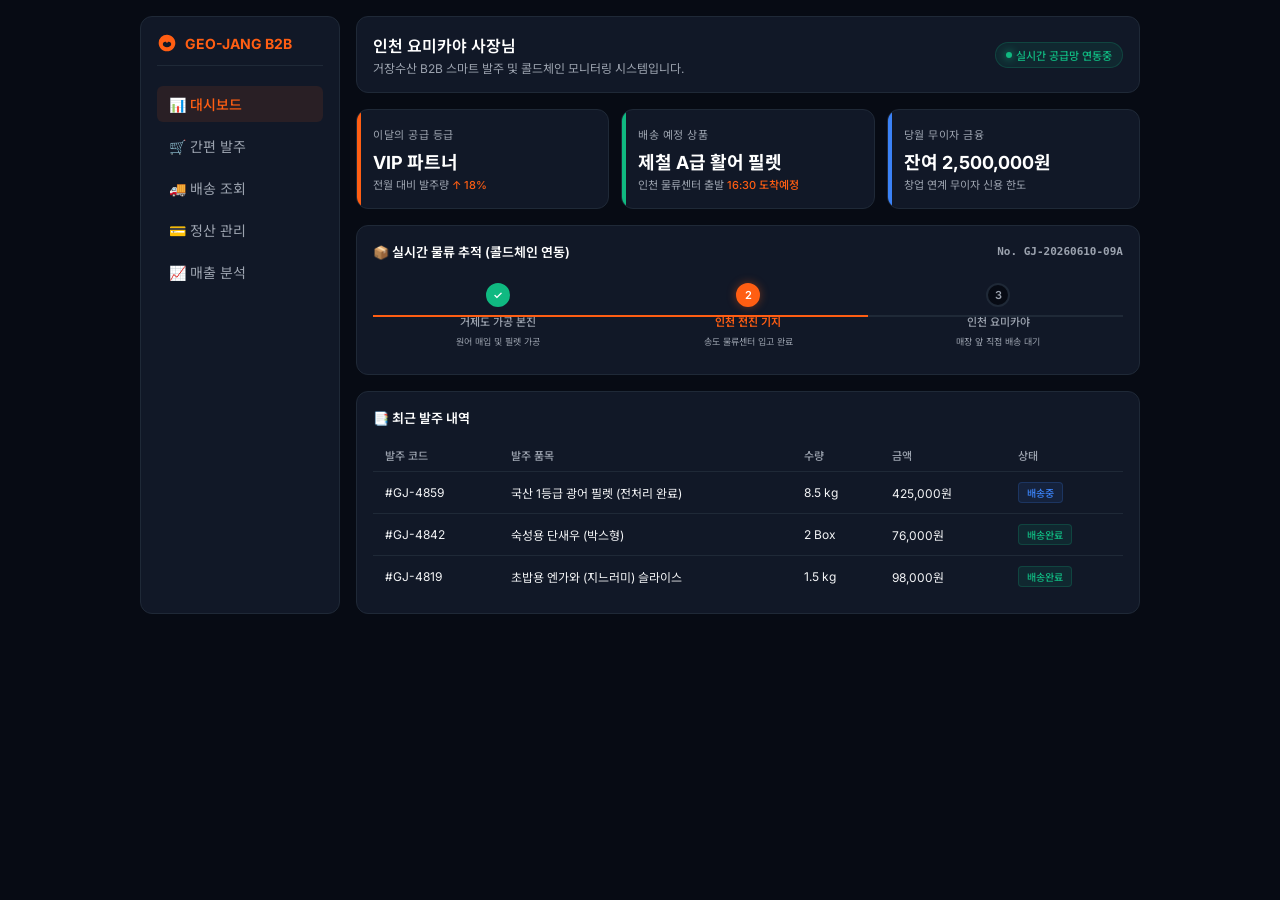
==== extracted_b2b_dashboard.html @ 178dc7bd "feat: Add B2B ordering dashboard mockup and link it in footer" ====
<!DOCTYPE html>
<html lang="ko">
<head>
    <meta charset="UTF-8">
    <meta name="viewport" content="width=device-width, initial-scale=1.0">
    <title>B2B 발주 시스템 모니터링 대시보드</title>
    <link rel="preconnect" href="https://fonts.googleapis.com">
    <link rel="preconnect" href="https://fonts.gstatic.com" crossorigin>
    <link href="https://fonts.googleapis.com/css2?family=Inter:wght@300;400;500;600;700&family=Noto+Sans+KR:wght@300;400;500;700&display=swap" rel="stylesheet">
    <style>
        :root {
            --primary: #FF5E13;
            --primary-light: rgba(255, 94, 19, 0.1);
            --dark-bg: #070B14;
            --card-bg: #111827;
            --border: #1F2937;
            --text-main: #F3F4F6;
            --text-muted: #9CA3AF;
            --success: #10B981;
            --warning: #F59E0B;
            --info: #3B82F6;
        }

        * {
            margin: 0;
            padding: 0;
            box-sizing: border-box;
            font-family: 'Inter', 'Noto Sans KR', sans-serif;
        }

        body {
            background: var(--dark-bg);
            color: var(--text-main);
            padding: 16px;
            font-size: 14px;
            overflow-x: hidden;
        }

        /* Dashboard Container */
        .dashboard-container {
            display: grid;
            grid-template-columns: 200px 1fr;
            gap: 16px;
            max-width: 1000px;
            margin: 0 auto;
            min-height: 480px;
        }

        /* Sidebar */
        .sidebar {
            background: var(--card-bg);
            border: 1px solid var(--border);
            border-radius: 12px;
            padding: 16px;
            display: flex;
            flex-direction: column;
            gap: 20px;
        }

        .logo-area {
            display: flex;
            align-items: center;
            gap: 8px;
            font-weight: 700;
            font-size: 14px;
            color: var(--primary);
            border-bottom: 1px solid var(--border);
            padding-bottom: 12px;
        }

        .logo-area svg {
            width: 20px;
            height: 20px;
            fill: var(--primary);
        }

        .nav-list {
            list-style: none;
            display: flex;
            flex-direction: column;
            gap: 6px;
        }

        .nav-item a {
            display: flex;
            align-items: center;
            gap: 8px;
            padding: 8px 12px;
            color: var(--text-muted);
            text-decoration: none;
            border-radius: 6px;
            transition: all 0.2s ease;
        }

        .nav-item.active a, .nav-item a:hover {
            background: var(--primary-light);
            color: var(--primary);
            font-weight: 500;
        }

        /* Main Content */
        .main-content {
            display: flex;
            flex-direction: column;
            gap: 16px;
        }

        /* Header */
        .header {
            background: var(--card-bg);
            border: 1px solid var(--border);
            border-radius: 12px;
            padding: 16px;
            display: flex;
            justify-content: space-between;
            align-items: center;
        }

        .user-greeting h2 {
            font-size: 16px;
            font-weight: 600;
            color: #FFFFFF;
            margin-bottom: 2px;
        }

        .user-greeting p {
            font-size: 12px;
            color: var(--text-muted);
        }

        .status-badge {
            background: rgba(16, 185, 129, 0.1);
            color: var(--success);
            border: 1px solid rgba(16, 185, 129, 0.2);
            padding: 4px 10px;
            border-radius: 20px;
            font-size: 11px;
            font-weight: 500;
            display: flex;
            align-items: center;
            gap: 4px;
        }

        .status-dot {
            width: 6px;
            height: 6px;
            background: var(--success);
            border-radius: 50%;
            display: inline-block;
            box-shadow: 0 0 8px var(--success);
        }

        /* Stats Grid */
        .stats-grid {
            display: grid;
            grid-template-columns: repeat(3, 1fr);
            gap: 12px;
        }

        .stat-card {
            background: var(--card-bg);
            border: 1px solid var(--border);
            border-radius: 12px;
            padding: 16px;
            position: relative;
            overflow: hidden;
        }

        .stat-card::before {
            content: '';
            position: absolute;
            top: 0;
            left: 0;
            width: 4px;
            height: 100%;
            background: var(--primary);
        }

        .stat-card.success::before {
            background: var(--success);
        }

        .stat-card.info::before {
            background: var(--info);
        }

        .stat-label {
            font-size: 11px;
            color: var(--text-muted);
            margin-bottom: 6px;
            text-transform: uppercase;
            letter-spacing: 0.5px;
        }

        .stat-val {
            font-size: 18px;
            font-weight: 700;
            color: #FFFFFF;
            margin-bottom: 2px;
        }

        .stat-sub {
            font-size: 11px;
            color: var(--text-muted);
        }

        .highlight-text {
            color: var(--primary);
            font-weight: 500;
        }

        /* Tracker Section */
        .tracker-section {
            background: var(--card-bg);
            border: 1px solid var(--border);
            border-radius: 12px;
            padding: 16px;
        }

        .section-heading {
            font-size: 13px;
            font-weight: 600;
            color: #FFFFFF;
            margin-bottom: 12px;
            display: flex;
            justify-content: space-between;
            align-items: center;
        }

        .shipment-id {
            font-size: 11px;
            color: var(--text-muted);
            font-family: monospace;
        }

        /* Progress Steps */
        .progress-steps {
            display: flex;
            justify-content: space-between;
            align-items: center;
            position: relative;
            padding: 10px 0;
            margin-top: 10px;
        }

        .progress-steps::before {
            content: '';
            position: absolute;
            top: 50%;
            left: 0;
            width: 100%;
            height: 2px;
            background: var(--border);
            transform: translateY(-50%);
            z-index: 1;
        }

        .progress-line-active {
            position: absolute;
            top: 50%;
            left: 0;
            width: 66%;
            height: 2px;
            background: var(--primary);
            transform: translateY(-50%);
            z-index: 1;
        }

        .step {
            display: flex;
            flex-direction: column;
            align-items: center;
            gap: 6px;
            z-index: 2;
            width: 33.33%;
        }

        .step-icon {
            width: 24px;
            height: 24px;
            border-radius: 50%;
            background: var(--dark-bg);
            border: 2px solid var(--border);
            display: flex;
            align-items: center;
            justify-content: center;
            font-size: 11px;
            color: var(--text-muted);
            font-weight: 600;
            transition: all 0.3s ease;
        }

        .step.active .step-icon {
            border-color: var(--primary);
            background: var(--primary);
            color: #FFFFFF;
            box-shadow: 0 0 10px rgba(255, 94, 19, 0.4);
        }

        .step.completed .step-icon {
            border-color: var(--success);
            background: var(--success);
            color: #FFFFFF;
        }

        .step-label {
            font-size: 11px;
            font-weight: 500;
            color: var(--text-muted);
            text-align: center;
        }

        .step.active .step-label {
            color: var(--primary);
            font-weight: 600;
        }

        .step-desc {
            font-size: 9px;
            color: var(--text-muted);
            text-align: center;
        }

        /* Order Table */
        .order-section {
            background: var(--card-bg);
            border: 1px solid var(--border);
            border-radius: 12px;
            padding: 16px;
        }

        .order-table {
            width: 100%;
            border-collapse: collapse;
            text-align: left;
            margin-top: 8px;
        }

        .order-table th {
            font-size: 11px;
            color: var(--text-muted);
            font-weight: 500;
            padding: 8px 12px;
            border-bottom: 1px solid var(--border);
        }

        .order-table td {
            padding: 10px 12px;
            border-bottom: 1px solid var(--border);
            font-size: 12px;
        }

        .order-table tr:last-child td {
            border-bottom: none;
        }

        .badge-status {
            display: inline-block;
            padding: 2px 8px;
            border-radius: 4px;
            font-size: 10px;
            font-weight: 500;
        }

        .badge-status.preparing {
            background: rgba(245, 158, 11, 0.1);
            color: var(--warning);
            border: 1px solid rgba(245, 158, 11, 0.2);
        }

        .badge-status.delivering {
            background: rgba(59, 130, 246, 0.1);
            color: var(--info);
            border: 1px solid rgba(59, 130, 246, 0.2);
        }

        .badge-status.completed {
            background: rgba(16, 185, 129, 0.1);
            color: var(--success);
            border: 1px solid rgba(16, 185, 129, 0.2);
        }

        /* Responsive */
        @media (max-width: 768px) {
            .dashboard-container {
                grid-template-columns: 1fr;
            }
            .sidebar {
                display: none; /* Hide sidebar on small screens for mockup simplicity */
            }
        }
    </style>
</head>
<body>
    <div class="dashboard-container">
        <!-- Sidebar -->
        <div class="sidebar">
            <div class="logo-area">
                <svg viewBox="0 0 24 24">
                    <path d="M12,2A10,10,0,0,0,2,12c0,5.52,4.48,10,10,10s10-4.48,10-10C22,6.48,17.52,2,12,2Zm5,11.5c0,1.93-2.24,3.5-5,3.5s-5-1.57-5-3.5a3,3,0,0,1,3-3c.28,0,.56.03.82.09A4.47,4.47,0,0,0,12,12a4.47,4.47,0,0,0,1.18-1.41c.26-.06.54-.09.82-.09A3,3,0,0,1,17,13.5Z"/>
                </svg>
                <span>GEO-JANG B2B</span>
            </div>
            <ul class="nav-list">
                <li class="nav-item active"><a href="#">📊 대시보드</a></li>
                <li class="nav-item"><a href="#">🛒 간편 발주</a></li>
                <li class="nav-item"><a href="#">🚚 배송 조회</a></li>
                <li class="nav-item"><a href="#">💳 정산 관리</a></li>
                <li class="nav-item"><a href="#">📈 매출 분석</a></li>
            </ul>
        </div>

        <!-- Main Content -->
        <div class="main-content">
            <!-- Header -->
            <div class="header">
                <div class="user-greeting">
                    <h2>인천 요미카야 사장님</h2>
                    <p>거장수산 B2B 스마트 발주 및 콜드체인 모니터링 시스템입니다.</p>
                </div>
                <div class="status-badge">
                    <span class="status-dot"></span>
                    실시간 공급망 연동중
                </div>
            </div>

            <!-- Stats -->
            <div class="stats-grid">
                <div class="stat-card">
                    <div class="stat-label">이달의 공급 등급</div>
                    <div class="stat-val">VIP 파트너</div>
                    <div class="stat-sub">전월 대비 발주량 <span class="highlight-text">↑ 18%</span></div>
                </div>
                <div class="stat-card success">
                    <div class="stat-label">배송 예정 상품</div>
                    <div class="stat-val">제철 A급 활어 필렛</div>
                    <div class="stat-sub">인천 물류센터 출발 <span class="highlight-text">16:30 도착예정</span></div>
                </div>
                <div class="stat-card info">
                    <div class="stat-label">당월 무이자 금융</div>
                    <div class="stat-val">잔여 2,500,000원</div>
                    <div class="stat-sub">창업 연계 무이자 신용 한도</div>
                </div>
            </div>

            <!-- Shipment Tracker -->
            <div class="tracker-section">
                <div class="section-heading">
                    <span>📦 실시간 물류 추적 (콜드체인 연동)</span>
                    <span class="shipment-id">No. GJ-20260610-09A</span>
                </div>
                <div class="progress-steps">
                    <div class="progress-line-active"></div>
                    <div class="step completed">
                        <div class="step-icon">✓</div>
                        <div class="step-label">거제도 가공 본진</div>
                        <div class="step-desc">원어 매입 및 필렛 가공</div>
                    </div>
                    <div class="step active">
                        <div class="step-icon">2</div>
                        <div class="step-label">인천 전진 기지</div>
                        <div class="step-desc">송도 물류센터 입고 완료</div>
                    </div>
                    <div class="step">
                        <div class="step-icon">3</div>
                        <div class="step-label">인천 요미카야</div>
                        <div class="step-desc">매장 앞 직접 배송 대기</div>
                    </div>
                </div>
            </div>

            <!-- Recent Orders -->
            <div class="order-section">
                <div class="section-heading">
                    <span>📑 최근 발주 내역</span>
                </div>
                <table class="order-table">
                    <thead>
                        <tr>
                            <th>발주 코드</th>
                            <th>발주 품목</th>
                            <th>수량</th>
                            <th>금액</th>
                            <th>상태</th>
                        </tr>
                    </thead>
                    <tbody>
                        <tr>
                            <td>#GJ-4859</td>
                            <td>국산 1등급 광어 필렛 (전처리 완료)</td>
                            <td>8.5 kg</td>
                            <td>425,000원</td>
                            <td><span class="badge-status delivering">배송중</span></td>
                        </tr>
                        <tr>
                            <td>#GJ-4842</td>
                            <td>숙성용 단새우 (박스형)</td>
                            <td>2 Box</td>
                            <td>76,000원</td>
                            <td><span class="badge-status completed">배송완료</span></td>
                        </tr>
                        <tr>
                            <td>#GJ-4819</td>
                            <td>초밥용 엔가와 (지느러미) 슬라이스</td>
                            <td>1.5 kg</td>
                            <td>98,000원</td>
                            <td><span class="badge-status completed">배송완료</span></td>
                        </tr>
                    </tbody>
                </table>
            </div>
        </div>
    </div>
</body>
</html>
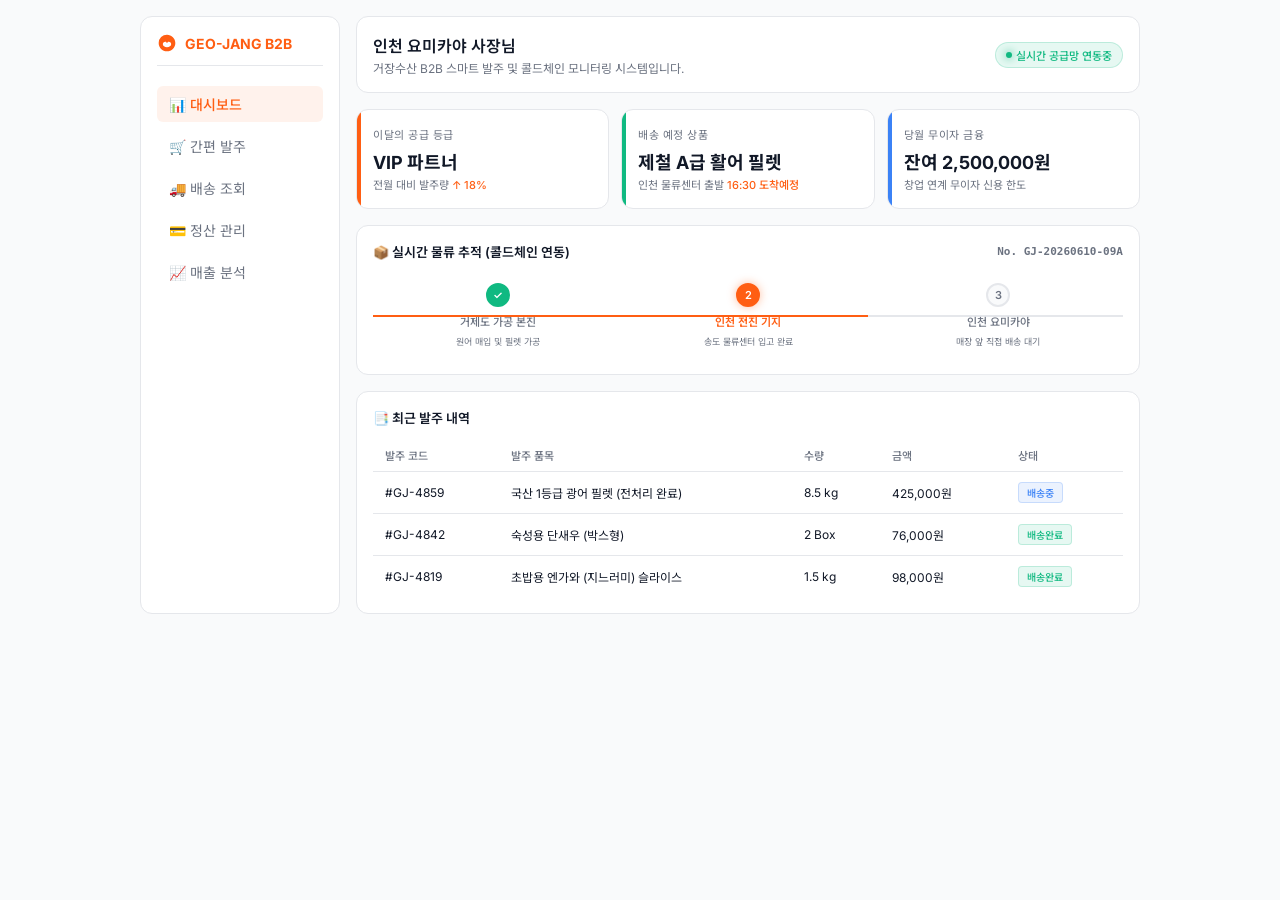
==== commit 896ae049: "거장수산 홈페이지 라이트 테마 전환 및 모달/토스트 리스타일링" ====
--- a/extracted_b2b_dashboard.html
+++ b/extracted_b2b_dashboard.html
@@ -10,12 +10,12 @@
     <style>
         :root {
             --primary: #FF5E13;
-            --primary-light: rgba(255, 94, 19, 0.1);
-            --dark-bg: #070B14;
-            --card-bg: #111827;
-            --border: #1F2937;
-            --text-main: #F3F4F6;
-            --text-muted: #9CA3AF;
+            --primary-light: rgba(255, 94, 19, 0.08);
+            --dark-bg: #F9FAFB;
+            --card-bg: #FFFFFF;
+            --border: #E5E7EB;
+            --text-main: #111827;
+            --text-muted: #6B7280;
             --success: #10B981;
             --warning: #F59E0B;
             --info: #3B82F6;
@@ -119,7 +119,7 @@
         .user-greeting h2 {
             font-size: 16px;
             font-weight: 600;
-            color: #FFFFFF;
+            color: var(--text-main);
             margin-bottom: 2px;
         }
 
@@ -195,7 +195,7 @@
         .stat-val {
             font-size: 18px;
             font-weight: 700;
-            color: #FFFFFF;
+            color: var(--text-main);
             margin-bottom: 2px;
         }
 
@@ -220,7 +220,7 @@
         .section-heading {
             font-size: 13px;
             font-weight: 600;
-            color: #FFFFFF;
+            color: var(--text-main);
             margin-bottom: 12px;
             display: flex;
             justify-content: space-between;
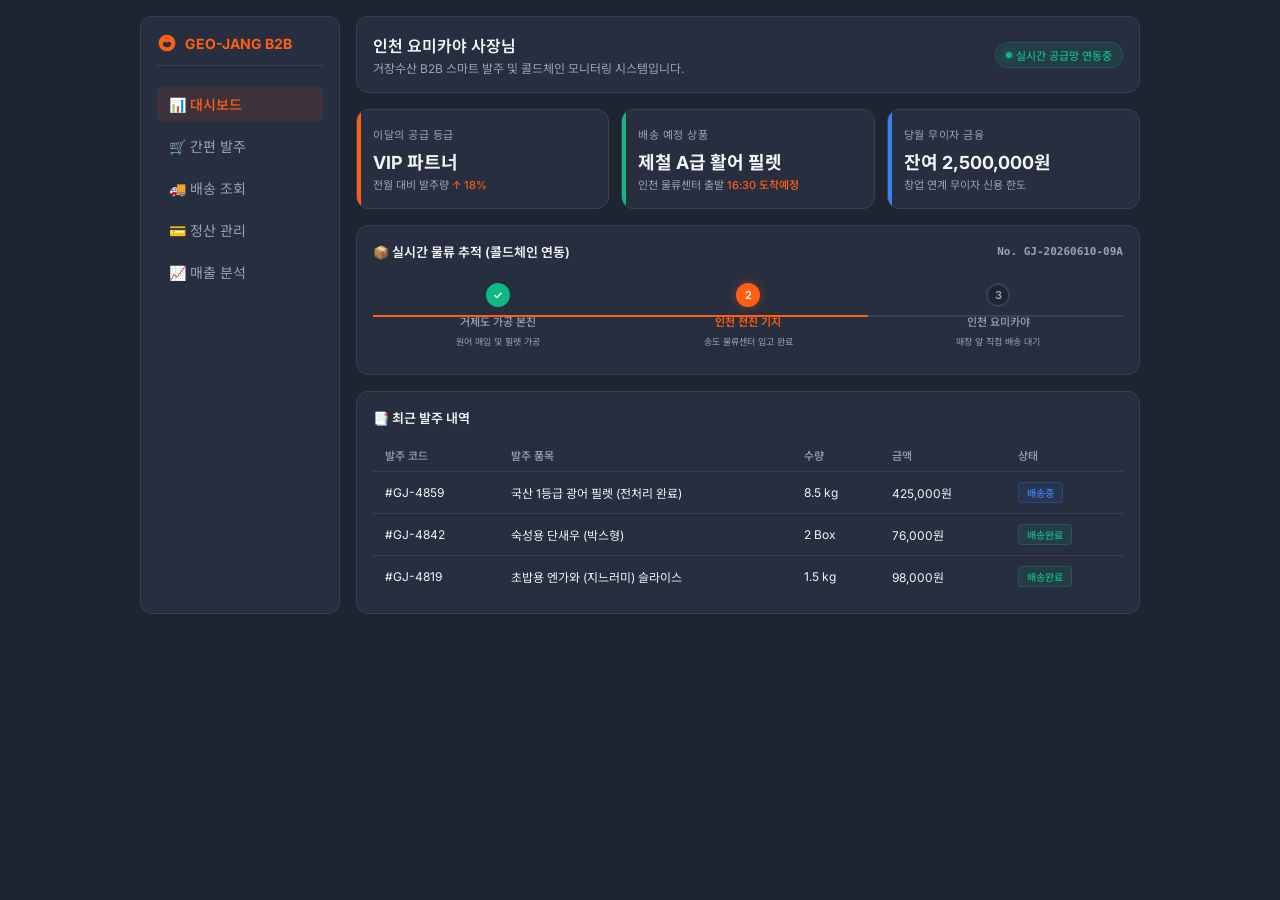
==== commit 655909ed: "거장수산 홈페이지 차분한 다크 슬레이트(Dim) 테마 적용" ====
--- a/extracted_b2b_dashboard.html
+++ b/extracted_b2b_dashboard.html
@@ -10,12 +10,12 @@
     <style>
         :root {
             --primary: #FF5E13;
-            --primary-light: rgba(255, 94, 19, 0.08);
-            --dark-bg: #F9FAFB;
-            --card-bg: #FFFFFF;
-            --border: #E5E7EB;
-            --text-main: #111827;
-            --text-muted: #6B7280;
+            --primary-light: rgba(255, 94, 19, 0.1);
+            --dark-bg: #1E2530;
+            --card-bg: #272E3F;
+            --border: #374151;
+            --text-main: #F3F4F6;
+            --text-muted: #9CA3AF;
             --success: #10B981;
             --warning: #F59E0B;
             --info: #3B82F6;
